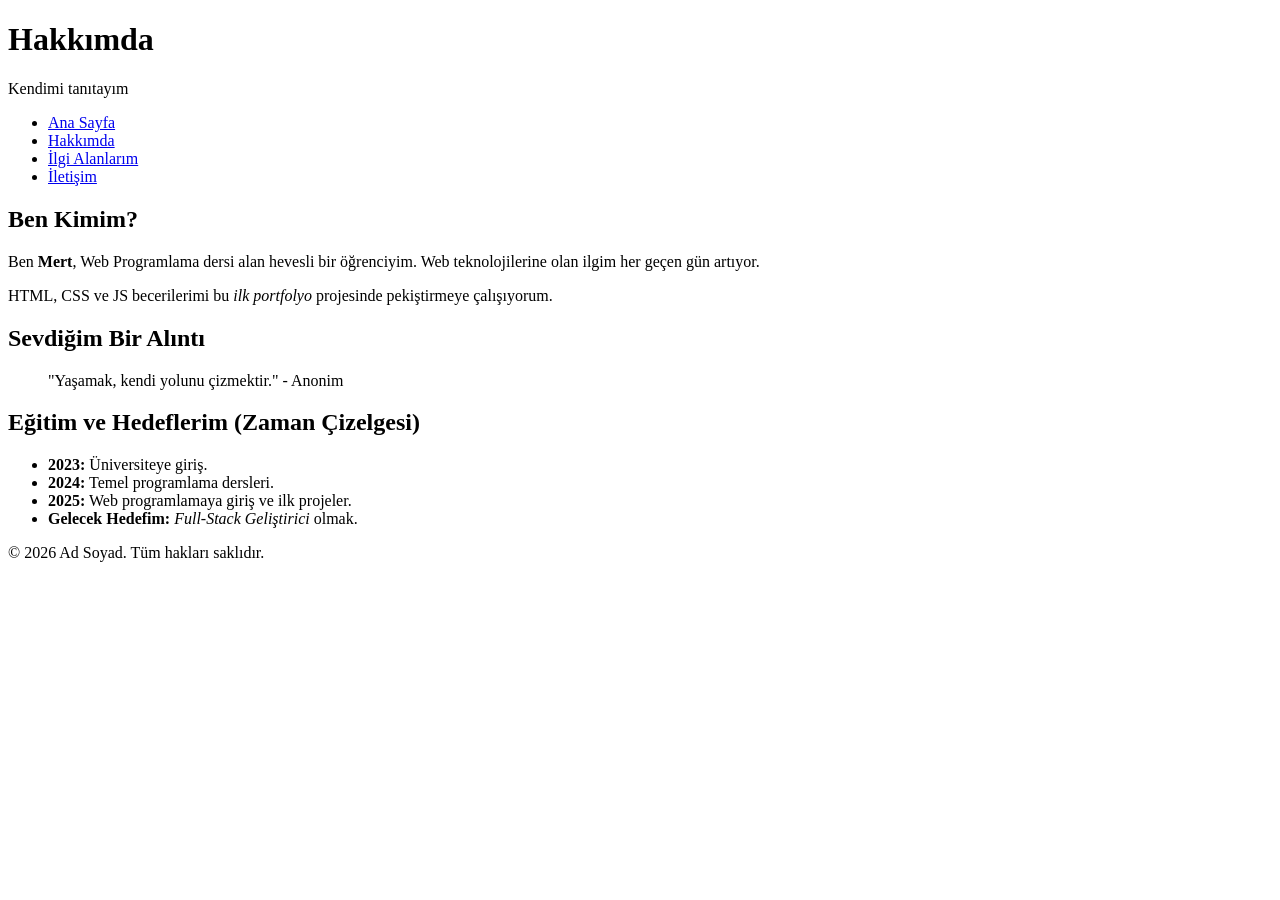
==== about.html @ 697e8f02 "Add files via upload" ====
<!DOCTYPE html>
<html lang="tr">
<head>
    <meta charset="UTF-8">
    <meta name="viewport" content="width=device-width, initial-scale=1.0">
    <title>Hakkımda</title>
</head>
<body>
    <header>
        <h1>Hakkımda</h1>
        <p>Kendimi tanıtayım</p>
    </header>
    
    <nav>
        <ul>
            <li><a href="index.html">Ana Sayfa</a></li>
            <li><a href="about.html">Hakkımda</a></li>
            <li><a href="interests.html">İlgi Alanlarım</a></li>
            <li><a href="contact.html">İletişim</a></li>
        </ul>
    </nav>
    
    <main>
        <h2>Ben Kimim?</h2>
        <p>Ben <strong>Mert</strong>, Web Programlama dersi alan hevesli bir öğrenciyim. Web teknolojilerine olan ilgim her geçen gün artıyor.</p>
        <p>HTML, CSS ve JS becerilerimi bu <em>ilk portfolyo</em> projesinde pekiştirmeye çalışıyorum.</p>
        
        <h2>Sevdiğim Bir Alıntı</h2>
        <blockquote>
            "Yaşamak, kendi yolunu çizmektir." - Anonim
        </blockquote>

        <h2 id="egitim">Eğitim ve Hedeflerim (Zaman Çizelgesi)</h2>
        <ul>
            <li><strong>2023:</strong> Üniversiteye giriş.</li>
            <li><strong>2024:</strong> Temel programlama dersleri.</li>
            <li><strong>2025:</strong> Web programlamaya giriş ve ilk projeler.</li>
            <li><strong>Gelecek Hedefim:</strong> <em>Full-Stack Geliştirici</em> olmak.</li>
        </ul>
    </main>
    
    <footer>
        <p>&copy; 2026 Ad Soyad. Tüm hakları saklıdır.</p>
    </footer>
</body>
</html>
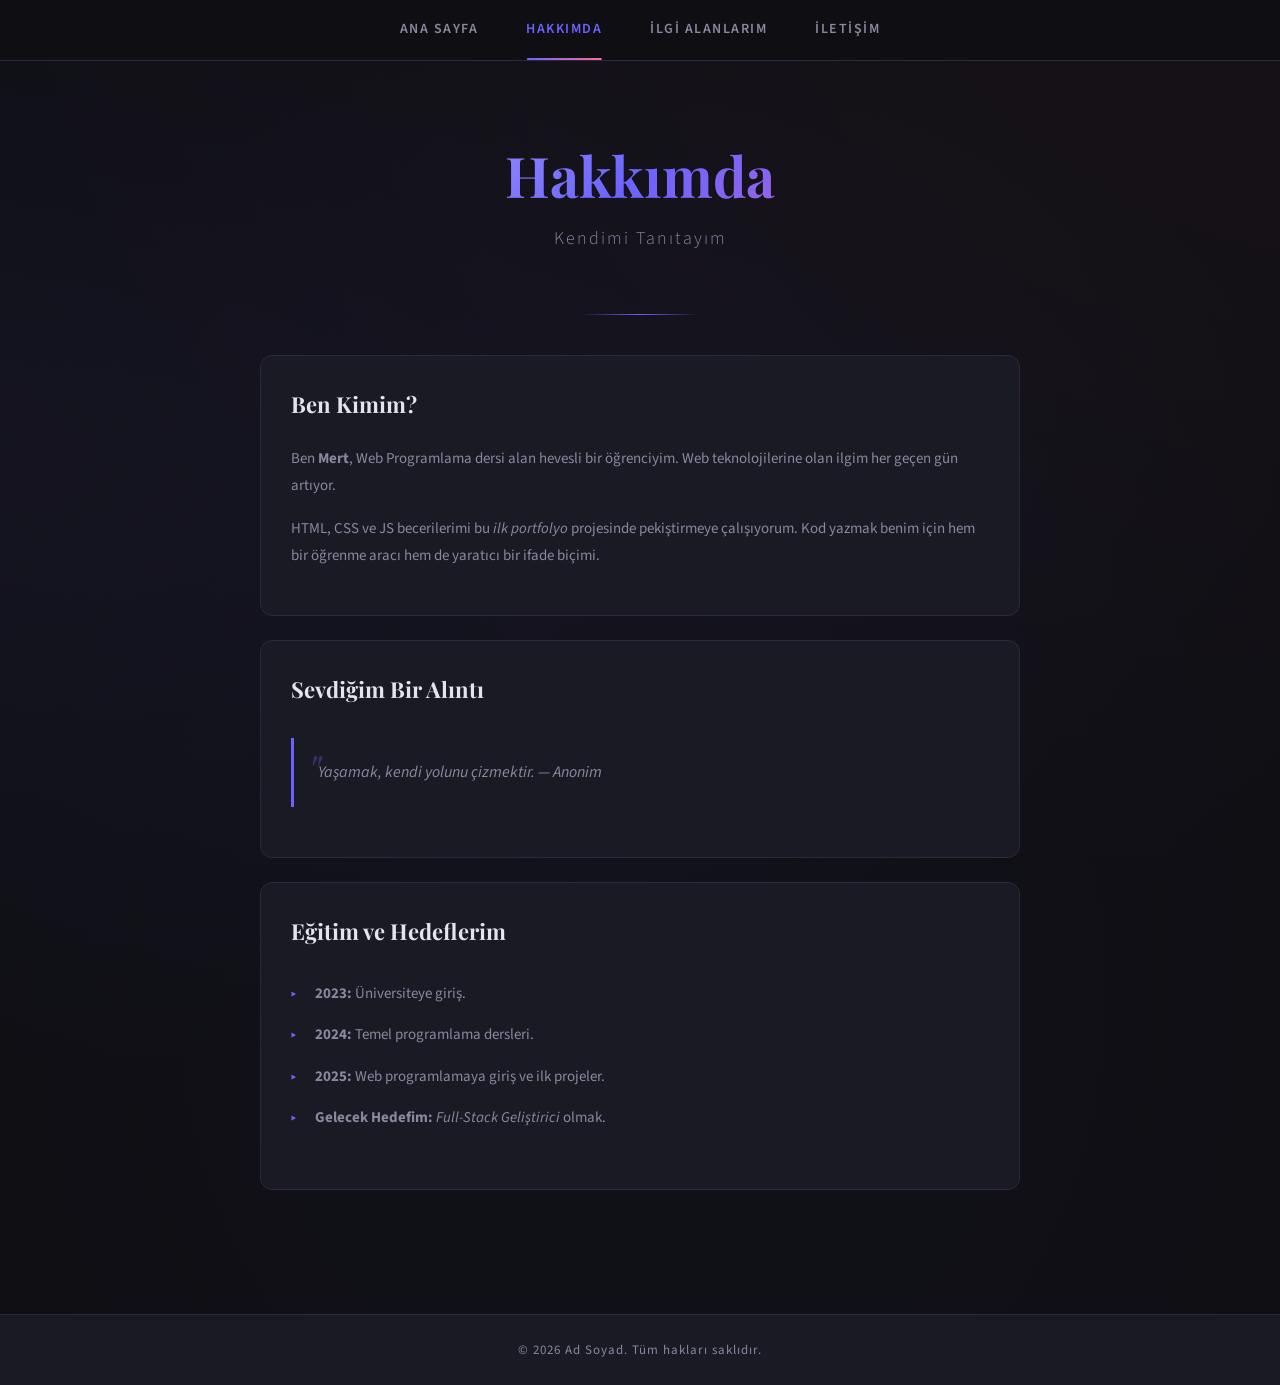
==== commit 6280d0aa: "Refactor about.html layout and content structure" ====
--- a/about.html
+++ b/about.html
@@ -4,43 +4,52 @@
     <meta charset="UTF-8">
     <meta name="viewport" content="width=device-width, initial-scale=1.0">
     <title>Hakkımda</title>
+    <link rel="stylesheet" href="styles/main.css">
 </head>
 <body>
-    <header>
-        <h1>Hakkımda</h1>
-        <p>Kendimi tanıtayım</p>
-    </header>
-    
+
     <nav>
         <ul>
             <li><a href="index.html">Ana Sayfa</a></li>
-            <li><a href="about.html">Hakkımda</a></li>
+            <li><a href="about.html" class="active">Hakkımda</a></li>
             <li><a href="interests.html">İlgi Alanlarım</a></li>
             <li><a href="contact.html">İletişim</a></li>
         </ul>
     </nav>
-    
+
+    <section class="hero">
+        <h1>Hakkımda</h1>
+        <p class="subtitle">Kendimi Tanıtayım</p>
+    </section>
+
     <main>
-        <h2>Ben Kimim?</h2>
-        <p>Ben <strong>Mert</strong>, Web Programlama dersi alan hevesli bir öğrenciyim. Web teknolojilerine olan ilgim her geçen gün artıyor.</p>
-        <p>HTML, CSS ve JS becerilerimi bu <em>ilk portfolyo</em> projesinde pekiştirmeye çalışıyorum.</p>
-        
-        <h2>Sevdiğim Bir Alıntı</h2>
-        <blockquote>
-            "Yaşamak, kendi yolunu çizmektir." - Anonim
-        </blockquote>
+        <div class="card fade-in">
+            <h2>Ben Kimim?</h2>
+            <p>Ben <strong>Mert</strong>, Web Programlama dersi alan hevesli bir öğrenciyim. Web teknolojilerine olan ilgim her geçen gün artıyor.</p>
+            <p>HTML, CSS ve JS becerilerimi bu <em>ilk portfolyo</em> projesinde pekiştirmeye çalışıyorum. Kod yazmak benim için hem bir öğrenme aracı hem de yaratıcı bir ifade biçimi.</p>
+        </div>
 
-        <h2 id="egitim">Eğitim ve Hedeflerim (Zaman Çizelgesi)</h2>
-        <ul>
-            <li><strong>2023:</strong> Üniversiteye giriş.</li>
-            <li><strong>2024:</strong> Temel programlama dersleri.</li>
-            <li><strong>2025:</strong> Web programlamaya giriş ve ilk projeler.</li>
-            <li><strong>Gelecek Hedefim:</strong> <em>Full-Stack Geliştirici</em> olmak.</li>
-        </ul>
+        <div class="card fade-in fade-in-delay-1">
+            <h2>Sevdiğim Bir Alıntı</h2>
+            <blockquote>
+                Yaşamak, kendi yolunu çizmektir. — Anonim
+            </blockquote>
+        </div>
+
+        <div class="card fade-in fade-in-delay-2" id="egitim">
+            <h2>Eğitim ve Hedeflerim</h2>
+            <ul>
+                <li><strong>2023:</strong> Üniversiteye giriş.</li>
+                <li><strong>2024:</strong> Temel programlama dersleri.</li>
+                <li><strong>2025:</strong> Web programlamaya giriş ve ilk projeler.</li>
+                <li><strong>Gelecek Hedefim:</strong> <em>Full-Stack Geliştirici</em> olmak.</li>
+            </ul>
+        </div>
     </main>
-    
+
     <footer>
         <p>&copy; 2026 Ad Soyad. Tüm hakları saklıdır.</p>
     </footer>
+
 </body>
 </html>
--- a/styles/main.css
+++ b/styles/main.css
@@ -0,0 +1,632 @@
+/* ==========================================
+   GLOBAL RESET & VARIABLES
+   ========================================== */
+@import url('https://fonts.googleapis.com/css2?family=Playfair+Display:wght@400;700&family=Source+Sans+3:wght@300;400;600;700&display=swap');
+
+:root {
+    --color-bg: #0f0f13;
+    --color-surface: #1a1a24;
+    --color-surface-hover: #22222f;
+    --color-accent: #6c63ff;
+    --color-accent-glow: rgba(108, 99, 255, 0.3);
+    --color-accent-2: #ff6b9d;
+    --color-text: #e4e4eb;
+    --color-text-muted: #8888a0;
+    --color-border: #2a2a3a;
+    --font-display: 'Playfair Display', Georgia, serif;
+    --font-body: 'Source Sans 3', sans-serif;
+    --radius: 12px;
+    --transition: 0.3s cubic-bezier(0.4, 0, 0.2, 1);
+}
+
+* {
+    margin: 0;
+    padding: 0;
+    box-sizing: border-box;
+}
+
+html {
+    scroll-behavior: smooth;
+}
+
+body {
+    font-family: var(--font-body);
+    background-color: var(--color-bg);
+    color: var(--color-text);
+    line-height: 1.7;
+    min-height: 100vh;
+    overflow-x: hidden;
+}
+
+/* ==========================================
+   BACKGROUND ATMOSPHERE
+   ========================================== */
+body::before {
+    content: '';
+    position: fixed;
+    top: -50%;
+    left: -50%;
+    width: 200%;
+    height: 200%;
+    background: radial-gradient(ellipse at 20% 50%, rgba(108, 99, 255, 0.06) 0%, transparent 50%),
+                radial-gradient(ellipse at 80% 20%, rgba(255, 107, 157, 0.04) 0%, transparent 50%),
+                radial-gradient(ellipse at 50% 80%, rgba(108, 99, 255, 0.03) 0%, transparent 50%);
+    z-index: -1;
+    animation: atmosphereShift 20s ease-in-out infinite alternate;
+}
+
+@keyframes atmosphereShift {
+    0% { transform: translate(0, 0) rotate(0deg); }
+    100% { transform: translate(-2%, -1%) rotate(1deg); }
+}
+
+/* ==========================================
+   NAVİGASYON
+   ========================================== */
+nav {
+    position: sticky;
+    top: 0;
+    z-index: 100;
+    background: rgba(15, 15, 19, 0.85);
+    backdrop-filter: blur(20px);
+    -webkit-backdrop-filter: blur(20px);
+    border-bottom: 1px solid var(--color-border);
+    padding: 0 20px;
+}
+
+nav ul {
+    list-style: none;
+    display: flex;
+    justify-content: center;
+    gap: 0;
+    max-width: 900px;
+    margin: 0 auto;
+}
+
+nav ul li {
+    display: inline-block;
+}
+
+nav a {
+    display: inline-block;
+    color: var(--color-text-muted);
+    text-decoration: none;
+    padding: 18px 24px;
+    font-size: 14px;
+    font-weight: 600;
+    letter-spacing: 1.5px;
+    text-transform: uppercase;
+    transition: var(--transition);
+    position: relative;
+}
+
+nav a::after {
+    content: '';
+    position: absolute;
+    bottom: 0;
+    left: 50%;
+    transform: translateX(-50%);
+    width: 0;
+    height: 2px;
+    background: linear-gradient(90deg, var(--color-accent), var(--color-accent-2));
+    transition: width var(--transition);
+    border-radius: 2px;
+}
+
+nav a:hover {
+    color: var(--color-text);
+}
+
+nav a:hover::after {
+    width: 60%;
+}
+
+nav a.active {
+    color: var(--color-accent);
+}
+
+nav a.active::after {
+    width: 60%;
+}
+
+/* ==========================================
+   HEADER / HERO
+   ========================================== */
+.hero {
+    text-align: center;
+    padding: 80px 20px 60px;
+    position: relative;
+}
+
+.hero::after {
+    content: '';
+    position: absolute;
+    bottom: 0;
+    left: 50%;
+    transform: translateX(-50%);
+    width: 120px;
+    height: 1px;
+    background: linear-gradient(90deg, transparent, var(--color-accent), transparent);
+}
+
+.hero h1 {
+    font-family: var(--font-display);
+    font-size: clamp(36px, 6vw, 56px);
+    font-weight: 700;
+    line-height: 1.2;
+    margin-bottom: 16px;
+    background: linear-gradient(135deg, var(--color-text) 0%, var(--color-accent) 50%, var(--color-accent-2) 100%);
+    -webkit-background-clip: text;
+    -webkit-text-fill-color: transparent;
+    background-clip: text;
+    animation: fadeInUp 0.8s ease-out;
+}
+
+.hero .subtitle {
+    font-size: 18px;
+    color: var(--color-text-muted);
+    font-weight: 300;
+    letter-spacing: 2px;
+    animation: fadeInUp 0.8s ease-out 0.2s both;
+}
+
+@keyframes fadeInUp {
+    from {
+        opacity: 0;
+        transform: translateY(20px);
+    }
+    to {
+        opacity: 1;
+        transform: translateY(0);
+    }
+}
+
+/* ==========================================
+   ANA İÇERİK
+   ========================================== */
+main {
+    max-width: 800px;
+    margin: 0 auto;
+    padding: 40px 20px;
+}
+
+main h2 {
+    font-family: var(--font-display);
+    font-size: 26px;
+    margin-bottom: 16px;
+    color: var(--color-text);
+    position: relative;
+    padding-bottom: 10px;
+}
+
+main h2::after {
+    content: '';
+    position: absolute;
+    bottom: 0;
+    left: 0;
+    width: 40px;
+    height: 3px;
+    background: linear-gradient(90deg, var(--color-accent), var(--color-accent-2));
+    border-radius: 2px;
+}
+
+main p {
+    font-size: 16px;
+    color: var(--color-text-muted);
+    margin-bottom: 16px;
+    line-height: 1.8;
+}
+
+main a {
+    color: var(--color-accent);
+    text-decoration: none;
+    transition: var(--transition);
+    border-bottom: 1px solid transparent;
+}
+
+main a:hover {
+    color: var(--color-accent-2);
+    border-bottom-color: var(--color-accent-2);
+}
+
+/* ==========================================
+   KARTLAR / BÖLÜMLER
+   ========================================== */
+.card {
+    background: var(--color-surface);
+    border: 1px solid var(--color-border);
+    border-radius: var(--radius);
+    padding: 30px;
+    margin-bottom: 24px;
+    transition: var(--transition);
+    position: relative;
+    overflow: hidden;
+}
+
+.card::before {
+    content: '';
+    position: absolute;
+    top: 0;
+    left: 0;
+    width: 100%;
+    height: 3px;
+    background: linear-gradient(90deg, var(--color-accent), var(--color-accent-2));
+    opacity: 0;
+    transition: var(--transition);
+}
+
+.card:hover {
+    border-color: var(--color-accent);
+    transform: translateY(-2px);
+    box-shadow: 0 8px 32px var(--color-accent-glow);
+}
+
+.card:hover::before {
+    opacity: 1;
+}
+
+.card h2 {
+    font-family: var(--font-display);
+    font-size: 22px;
+    margin-bottom: 12px;
+}
+
+.card h2::after {
+    display: none;
+}
+
+.card p {
+    font-size: 15px;
+    line-height: 1.8;
+}
+
+/* ==========================================
+   LİSTELER
+   ========================================== */
+main ul, main ol {
+    padding-left: 0;
+    list-style: none;
+    margin-bottom: 20px;
+}
+
+main ul li, main ol li {
+    padding: 8px 0 8px 24px;
+    position: relative;
+    color: var(--color-text-muted);
+    font-size: 15px;
+    transition: var(--transition);
+}
+
+main ul li::before {
+    content: '▸';
+    position: absolute;
+    left: 0;
+    color: var(--color-accent);
+    font-weight: bold;
+}
+
+main ol {
+    counter-reset: custom-counter;
+}
+
+main ol li {
+    counter-increment: custom-counter;
+}
+
+main ol li::before {
+    content: counter(custom-counter);
+    position: absolute;
+    left: 0;
+    color: var(--color-accent);
+    font-weight: 700;
+    font-size: 13px;
+    background: rgba(108, 99, 255, 0.1);
+    width: 20px;
+    height: 20px;
+    border-radius: 50%;
+    display: flex;
+    align-items: center;
+    justify-content: center;
+    top: 10px;
+}
+
+/* Tanım Listesi */
+main dl {
+    margin-bottom: 20px;
+}
+
+main dt {
+    font-weight: 700;
+    color: var(--color-accent);
+    font-size: 16px;
+    margin-bottom: 4px;
+    margin-top: 12px;
+}
+
+main dd {
+    color: var(--color-text-muted);
+    font-size: 15px;
+    padding-left: 16px;
+    border-left: 2px solid var(--color-border);
+    margin-bottom: 8px;
+    line-height: 1.7;
+}
+
+/* ==========================================
+   HIZLI BAĞLANTILAR (Grid)
+   ========================================== */
+.quick-links {
+    display: grid;
+    grid-template-columns: repeat(auto-fit, minmax(200px, 1fr));
+    gap: 16px;
+    margin-top: 20px;
+    margin-bottom: 30px;
+}
+
+.quick-links a {
+    display: flex;
+    align-items: center;
+    gap: 10px;
+    padding: 16px 20px;
+    background: var(--color-surface);
+    border: 1px solid var(--color-border);
+    border-radius: var(--radius);
+    color: var(--color-text);
+    font-size: 14px;
+    font-weight: 600;
+    text-decoration: none;
+    transition: var(--transition);
+    border-bottom: none;
+}
+
+.quick-links a:hover {
+    border-color: var(--color-accent);
+    background: var(--color-surface-hover);
+    transform: translateY(-2px);
+    box-shadow: 0 4px 16px var(--color-accent-glow);
+}
+
+.quick-links a .icon {
+    font-size: 20px;
+}
+
+/* ==========================================
+   BLOCKQUOTE
+   ========================================== */
+blockquote {
+    border-left: 3px solid var(--color-accent);
+    background: var(--color-surface);
+    padding: 20px 24px;
+    margin: 20px 0;
+    border-radius: 0 var(--radius) var(--radius) 0;
+    font-style: italic;
+    color: var(--color-text-muted);
+    font-size: 16px;
+    line-height: 1.8;
+    position: relative;
+}
+
+blockquote::before {
+    content: '"';
+    position: absolute;
+    top: -10px;
+    left: 12px;
+    font-size: 48px;
+    color: var(--color-accent);
+    opacity: 0.3;
+    font-family: var(--font-display);
+}
+
+/* ==========================================
+   İKİ SÜTUNLU DÜZEN (Lab 2)
+   ========================================== */
+.two-columns {
+    display: flex;
+    gap: 24px;
+    margin-top: 20px;
+}
+
+.two-columns .content-col {
+    flex: 2;
+    background: var(--color-surface);
+    border: 1px solid var(--color-border);
+    border-radius: var(--radius);
+    padding: 28px;
+}
+
+.two-columns .sidebar-col {
+    flex: 1;
+    background: var(--color-surface);
+    border: 1px solid var(--color-border);
+    border-radius: var(--radius);
+    padding: 28px;
+}
+
+.two-columns h2 {
+    font-family: var(--font-display);
+    font-size: 20px;
+    margin-bottom: 14px;
+}
+
+.two-columns p {
+    font-size: 15px;
+    color: var(--color-text-muted);
+    line-height: 1.8;
+    text-align: justify;
+}
+
+/* HİYERARŞİK SEÇİCİ: .content-col p */
+.content-col p {
+    color: var(--color-text-muted);
+    font-size: 15px;
+    line-height: 1.8;
+}
+
+/* HİYERARŞİK SEÇİCİ: .sidebar-col p */
+.sidebar-col p {
+    color: var(--color-text-muted);
+    font-size: 14px;
+    line-height: 1.7;
+}
+
+/* ==========================================
+   İLETİŞİM FORMU (Lab 3)
+   ========================================== */
+.contact-container {
+    width: 600px;
+    max-width: 100%;
+    margin: 40px auto;
+    padding: 36px;
+    background: var(--color-surface);
+    border: 1px solid var(--color-border);
+    border-radius: var(--radius);
+    position: relative;
+    overflow: hidden;
+}
+
+.contact-container::before {
+    content: '';
+    position: absolute;
+    top: 0;
+    left: 0;
+    width: 100%;
+    height: 3px;
+    background: linear-gradient(90deg, var(--color-accent), var(--color-accent-2));
+}
+
+.contact-container h2 {
+    text-align: center;
+    font-family: var(--font-display);
+    color: var(--color-text);
+    margin-bottom: 24px;
+    font-size: 24px;
+}
+
+.contact-container h2::after {
+    display: none;
+}
+
+.contact-container label {
+    display: block;
+    font-weight: 600;
+    margin-bottom: 6px;
+    color: var(--color-text);
+    font-size: 13px;
+    letter-spacing: 1px;
+    text-transform: uppercase;
+}
+
+/* Çoklu seçici: input, select, textarea */
+input, select, textarea {
+    width: 100%;
+    padding: 12px 16px;
+    margin-bottom: 18px;
+    border: 1px solid var(--color-border);
+    border-radius: 8px;
+    font-size: 15px;
+    font-family: var(--font-body);
+    background: var(--color-bg);
+    color: var(--color-text);
+    transition: var(--transition);
+}
+
+input:focus, select:focus, textarea:focus {
+    outline: none;
+    border-color: var(--color-accent);
+    box-shadow: 0 0 0 3px var(--color-accent-glow);
+}
+
+textarea {
+    height: 130px;
+    resize: vertical;
+}
+
+button[type="submit"] {
+    background: linear-gradient(135deg, var(--color-accent), var(--color-accent-2));
+    color: #fff;
+    border: none;
+    padding: 14px 32px;
+    font-size: 15px;
+    font-weight: 700;
+    letter-spacing: 1px;
+    text-transform: uppercase;
+    border-radius: 8px;
+    cursor: pointer;
+    width: 100%;
+    transition: var(--transition);
+}
+
+button[type="submit"]:hover {
+    transform: translateY(-2px);
+    box-shadow: 0 8px 24px var(--color-accent-glow);
+}
+
+/* ==========================================
+   ZİYARETÇİ LİSTESİ / İLGİ ALANLARI
+   ========================================== */
+.interests-grid {
+    display: grid;
+    grid-template-columns: 1fr;
+    gap: 20px;
+    margin-top: 20px;
+}
+
+/* ==========================================
+   FOOTER
+   ========================================== */
+footer {
+    background: var(--color-surface);
+    border-top: 1px solid var(--color-border);
+    text-align: center;
+    padding: 24px 20px;
+    margin-top: 60px;
+}
+
+footer p {
+    font-size: 13px;
+    color: var(--color-text-muted);
+    letter-spacing: 1px;
+}
+
+/* ==========================================
+   ANİMASYONLAR
+   ========================================== */
+.fade-in {
+    animation: fadeInUp 0.6s ease-out both;
+}
+
+.fade-in-delay-1 { animation-delay: 0.1s; }
+.fade-in-delay-2 { animation-delay: 0.2s; }
+.fade-in-delay-3 { animation-delay: 0.3s; }
+.fade-in-delay-4 { animation-delay: 0.4s; }
+
+/* ==========================================
+   RESPONSIVE
+   ========================================== */
+@media (max-width: 768px) {
+    nav ul {
+        flex-wrap: wrap;
+        justify-content: center;
+    }
+
+    nav a {
+        padding: 14px 16px;
+        font-size: 12px;
+    }
+
+    .hero {
+        padding: 50px 20px 40px;
+    }
+
+    .two-columns {
+        flex-direction: column;
+    }
+
+    .quick-links {
+        grid-template-columns: 1fr;
+    }
+
+    .contact-container {
+        padding: 24px;
+    }
+}
